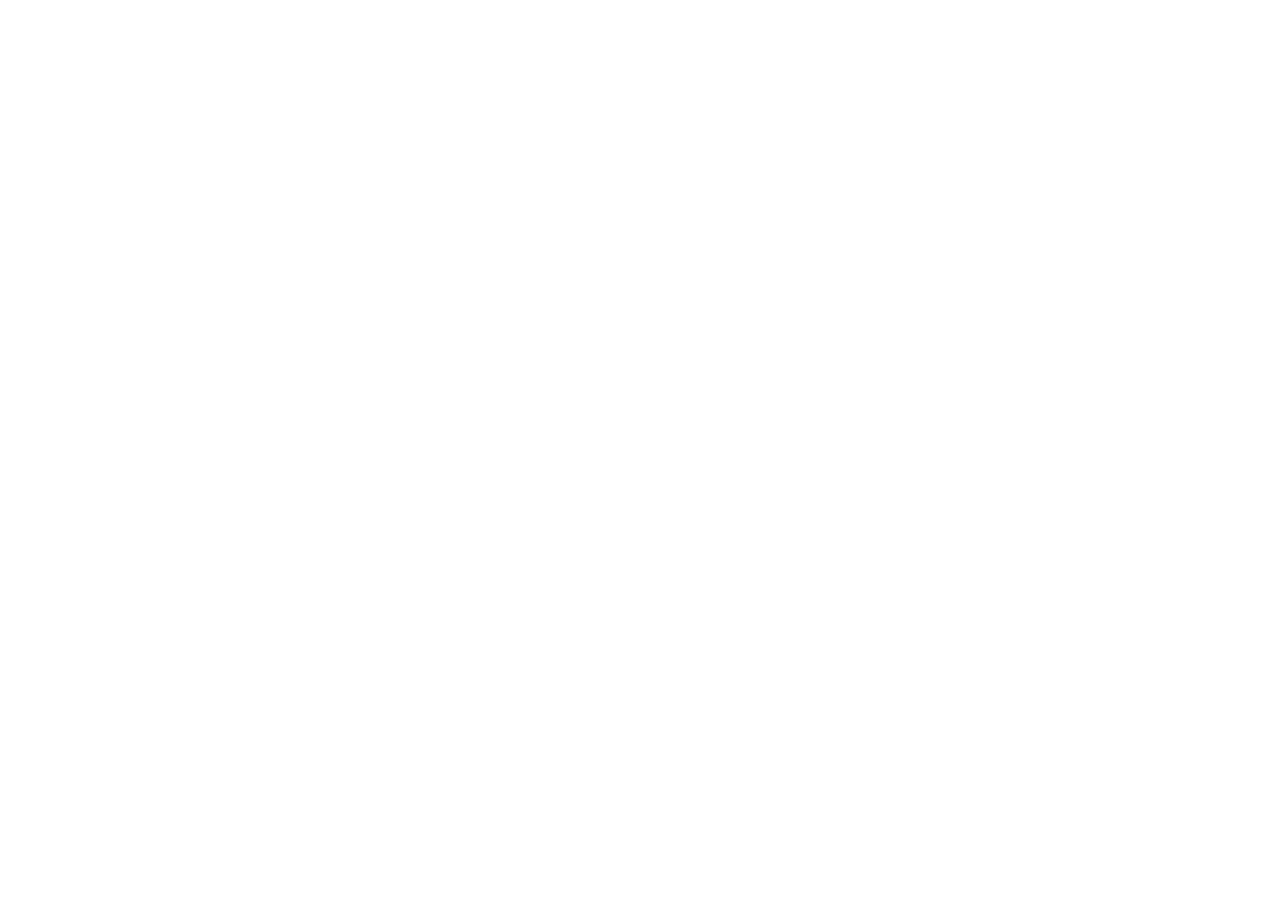
==== 2ndIndex.html @ 91438738 "1031MAR1" ====
﻿<!DOCTYPE html>
<html>
<head>
    <meta charset="utf-8" />
    <link rel="stylesheet" href="https://maxcdn.bootstrapcdn.com/bootstrap/4.0.0-beta.2/css/bootstrap.min.css" />
    <script src="https://code.jquery.com/jquery-3.2.1.slim.min.js"></script>
    <script src="https://cdnjs.cloudflare.com/ajax/libs/popper.js/1.12.3/umd/popper.min.js"></script>
    <script src="https://maxcdn.bootstrapcdn.com/bootstrap/4.0.0-beta.2/js/bootstrap.min.js"></script>
    <link href="StyleSheet.css" rel="stylesheet" />
    <title></title>
</head>
<body>

    <div class="row checkerrow1">
        <div class="col-4 checkercol1">

        </div>
        <div class="col-4 checkercol1">

        </div>
        <div class="col-4 checkercol1">

        </div>
    </div>

</body>
</html>
---- StyleSheet.css ----
﻿@media (max-width: 767px) {
    .navbar-toggleable-sm {
        clear: both;
    }
}

#firstpicture {
    background:url('images/Webp.net-resizeimage.jpg') no-repeat center center;
    height: 350px;
    text-align: center;
    color: white;
}

#secondpicture {
    background: url('images/Versilia.jpg') no-repeat  center center;

    height: 350px;
    width: 100%;
}

h1 {
    
}

#rowunderpics {
    height: 100px;
    background-color: #474e5d;
    color: white;
    text-align: center;
}



#thirdpicture {
    background-image: url('images/rsz_1italy-mountain-villa.jpg');
    background-size: cover;
    height: 200px;
    width: 100%;
}

#fourthpicture {
    background-image: url('images/rsz_1modern-villa.jpg');
    background-size: cover;
    height: 200px;
    width: 100%;
}

#fifthpicture {
    background-image: url('images/rsz_tuscany-grape-field-nature-51947 (1).jpg');
    background-size: cover;
    height: 200px;
    width: 100%;
}

#topleft {
    background:url('images/3b-348x348.jpg') no-repeat center center;
    background-size: cover;
    height: 300px;
    width: 100%;
}

#topright {
    background:url('images/42-348x348.jpg') no-repeat center center;
    height: 300px;
    width: 100%;
}

#topmiddle {
    text-align: center;
    width: 100%;
}


h4 {
    color: dimgray;
}

#bottomleft {

    background: url('images/Villa-Rucellai-Toscani-2812-2-348x348.jpg') no-repeat center center;
    background-size: cover;
    height: 300px;
    width: 300px;
}

#bottomright {
    background: url('images/Villa-Vanna-231-348x348.jpg') no-repeat center center;
    height: 300px;
    width: 300px;
}



/*Font-awesome integration*/
@import url("https://maxcdn.bootstrapcdn.com/font-awesome/4.7.0/css/font-awesome.min.css");
/*Google font integration*/
@import url('https://fonts.googleapis.com/css?family=Roboto');

#contact {
    background-color: #f1f1f1;
    font-family: 'Roboto', sans-serif;
}

    #contact .well {
        margin-top: 30px;
        border-radius: 0;
    }

    #contact .form-control {
        border-radius: 0;
        border: 2px solid #1e1e1e;
    }

    #contact button {
        border-radius: 0;
        border: 2px solid #1e1e1e;
    }

    #contact .row {
        margin-bottom: 30px;
    }

@media (max-width: 768px) {
    #contact iframe {
        margin-bottom: 15px;
    }
}


#contactleft{
    background:url('images/italymap.png') no-repeat center center;
    color:black;
    opacity:0.8;

}
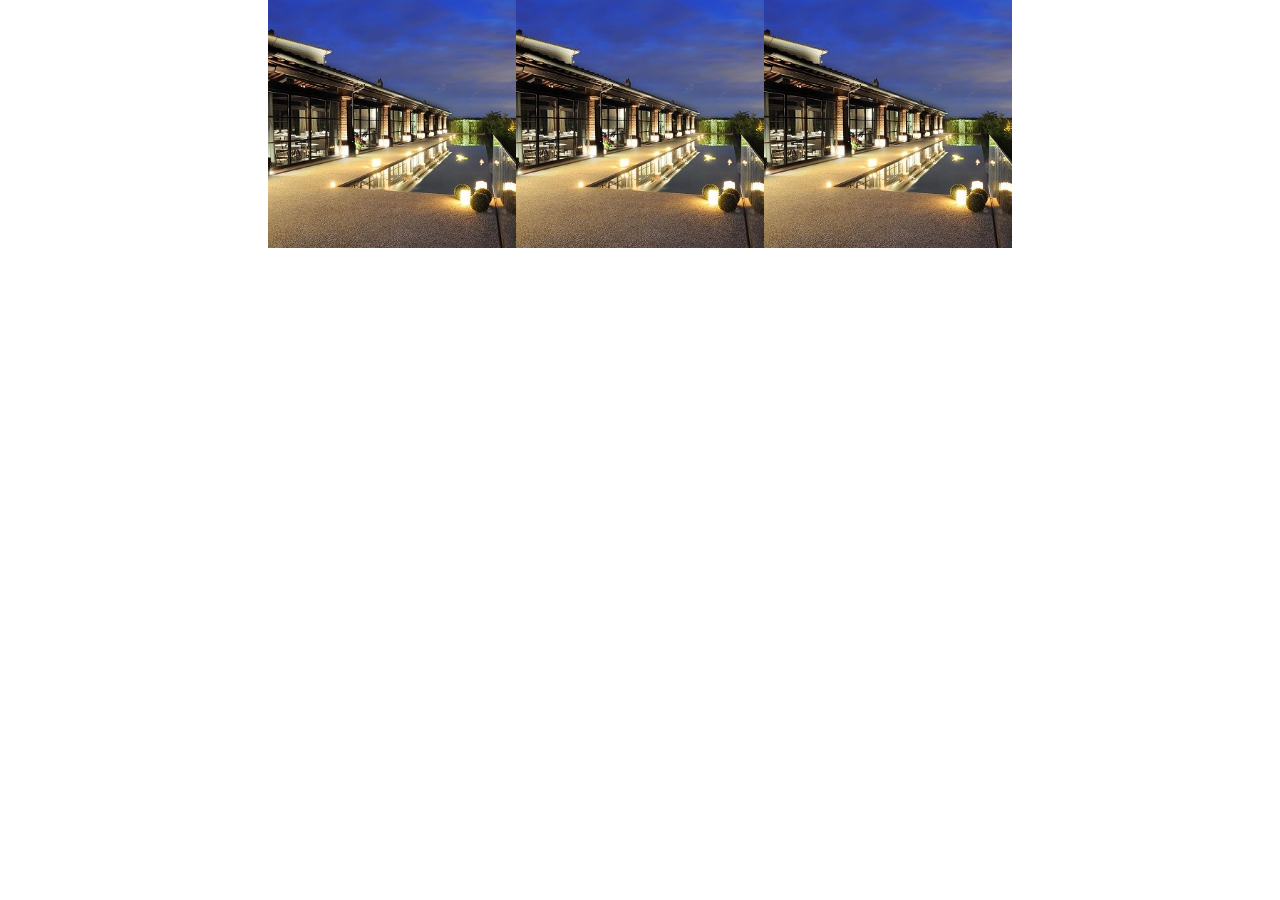
==== commit bd8d40f4: "1146mar1" ====
--- a/2ndIndex.html
+++ b/2ndIndex.html
@@ -6,21 +6,22 @@
     <script src="https://code.jquery.com/jquery-3.2.1.slim.min.js"></script>
     <script src="https://cdnjs.cloudflare.com/ajax/libs/popper.js/1.12.3/umd/popper.min.js"></script>
     <script src="https://maxcdn.bootstrapcdn.com/bootstrap/4.0.0-beta.2/js/bootstrap.min.js"></script>
-    <link href="StyleSheet.css" rel="stylesheet" />
+    <link href="StyleSheet2.css" rel="stylesheet" />
     <title></title>
 </head>
 <body>
 
-    <div class="row checkerrow1">
-        <div class="col-4 checkercol1">
+    <div class="row checkerrow">
+        <div class="col"></div>
+        <div class="col-4" id="pic1">
 
         </div>
-        <div class="col-4 checkercol1">
+        <div class="col-4" id="pic1">
 
         </div>
-        <div class="col-4 checkercol1">
-
+        <div class="col-4" id="pic1">
         </div>
+        <div class="col"></div>
     </div>
 
 </body>
--- a/StyleSheet2.css
+++ b/StyleSheet2.css
@@ -0,0 +1,7 @@
+﻿#pic1 {
+    background: url('images/3b-348x348.jpg') no-repeat center center;
+   background-size:cover;
+ max-width:248px;
+ height: 248px;
+    
+}
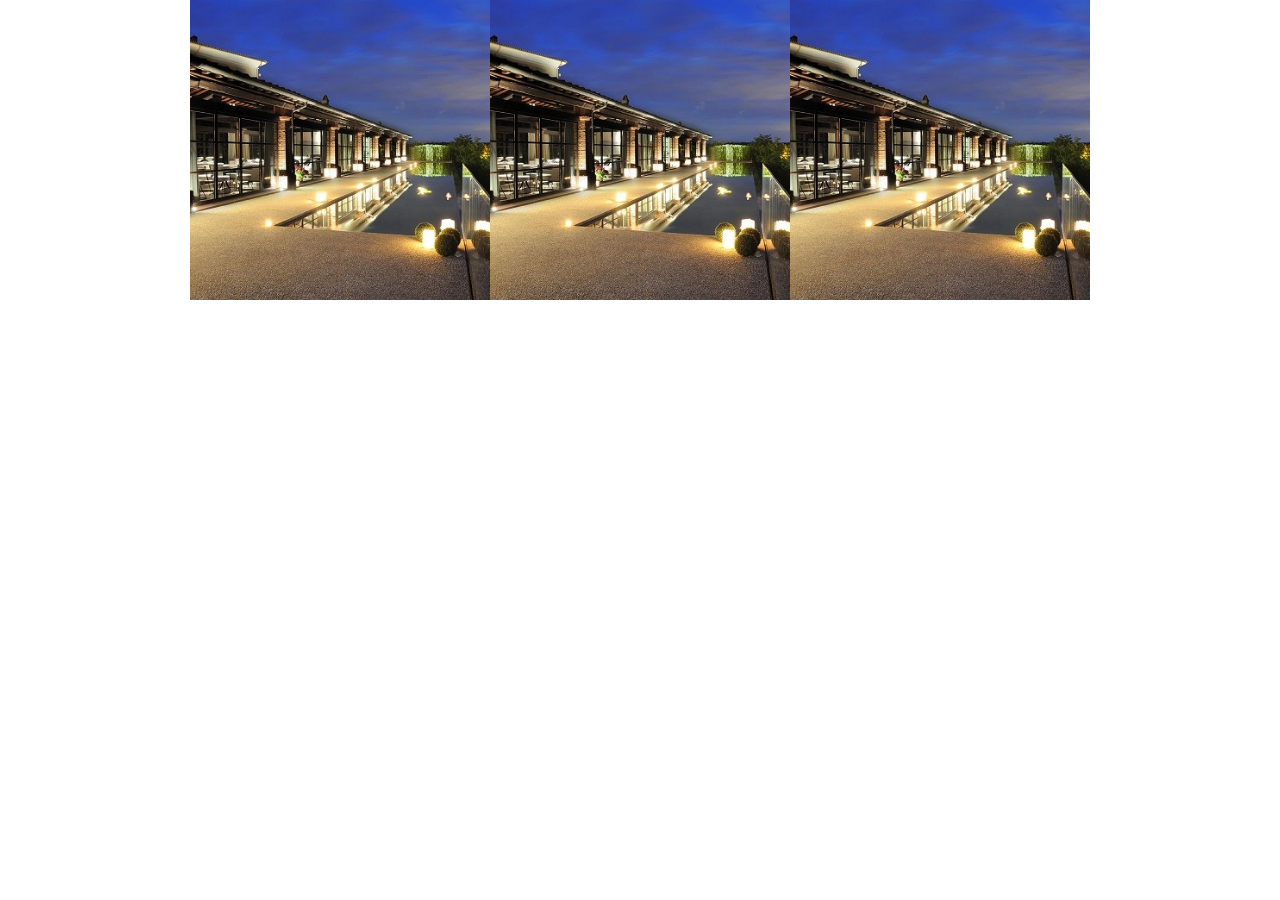
==== commit 585dd8f7: "113MAR1" ====
--- a/2ndIndex.html
+++ b/2ndIndex.html
@@ -11,18 +11,15 @@
 </head>
 <body>
 
-    <div class="row checkerrow">
-        <div class="col"></div>
-        <div class="col-4" id="pic1">
+    <div class="row" id="toprow">
 
+        <div class="col" id="pic1">
         </div>
-        <div class="col-4" id="pic1">
+        <div class="col" id="pic1">
+        </div>
+        <div class="col" id="pic1">
+        </div>
 
-        </div>
-        <div class="col-4" id="pic1">
-        </div>
-        <div class="col"></div>
     </div>
-
 </body>
 </html>--- a/StyleSheet2.css
+++ b/StyleSheet2.css
@@ -1,7 +1,13 @@
 ﻿#pic1 {
-    background: url('images/3b-348x348.jpg') no-repeat center center;
+    background-image: url('images/3b-348x348.jpg');
    background-size:cover;
- max-width:248px;
- height: 248px;
+ max-width:300px;
+ height: 300px;
     
 }
+
+#toprow{
+    display:flex;
+    justify-content:center;
+}
+
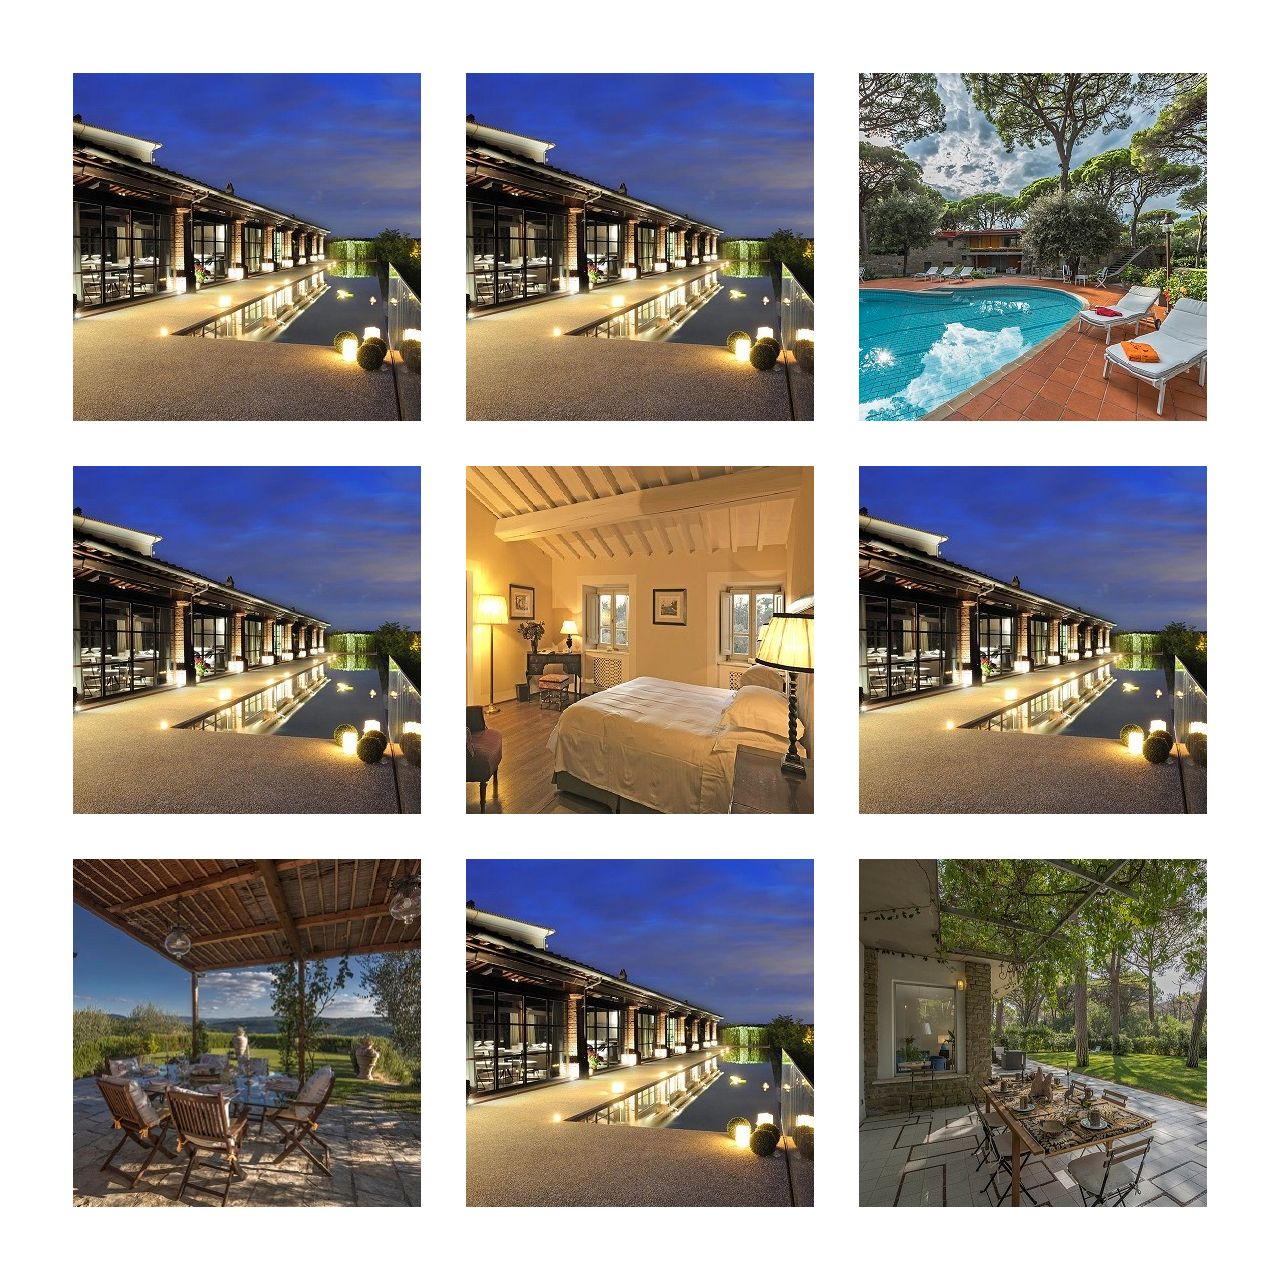
==== commit 52f5ed77: "2:05MAR1" ====
--- a/2ndIndex.html
+++ b/2ndIndex.html
@@ -11,15 +11,54 @@
 </head>
 <body>
 
-    <div class="row" id="toprow">
+    <div class="row spacerrow1">
+        <div class="col-12">
+            
+        </div>
+    </div>
+    <div class="row checkerrow">
 
-        <div class="col" id="pic1">
+        <div class="square" id="pic1">
+
         </div>
-        <div class="col" id="pic1">
+        <div class="square" id="pic1">
+
         </div>
-        <div class="col" id="pic1">
+        <div class="square" id="pic2">
+
         </div>
 
     </div>
+    <div class="row checkerrow">
+
+        <div class="square" id="pic1">
+
+        </div>
+        <div class="square" id="pic3">
+
+        </div>
+        <div class="square" id="pic1">
+
+        </div>
+
+    </div>
+    <div class="row checkerrow">
+
+        <div class="square" id="pic4">
+
+        </div>
+        <div class="square" id="pic1">
+
+        </div>
+        <div class="square" id="pic5">
+
+        </div>
+
+    </div>
+    <div class="row spacerrow1">
+        <div class="col-12">
+
+        </div>
+    </div>
 </body>
 </html>--- a/StyleSheet2.css
+++ b/StyleSheet2.css
@@ -1,13 +1,36 @@
-﻿#pic1 {
-    background-image: url('images/3b-348x348.jpg');
-   background-size:cover;
- max-width:300px;
- height: 300px;
+﻿.spacerrow1 {
+    height: 50px;
+}
+
+.square {
+    float: left;
+    position: relative;
+    width: 30%;
+    padding-bottom: 30%; /* = width for a 1:1 aspect ratio */
+    background-size: cover;
+}
+
+.checkerrow {
+    justify-content: center;
+}
+
+#pic1 {
+    background:url('images/3b-348x348.jpg')no-repeat center center;
     
 }
 
-#toprow{
-    display:flex;
-    justify-content:center;
+#pic2 {
+    background: url('images/42-348x348.jpg') no-repeat center center;
 }
 
+#pic3 {
+    background: url('images/314-348x348.jpg') no-repeat center center;
+}
+
+#pic4 {
+    background: url('images/Villa-Rucellai-Toscani-2812-2-348x348.jpg') no-repeat center center;
+}
+
+#pic5 {
+    background: url('images/Villa-Vanna-231-348x348.jpg') no-repeat center center;
+}
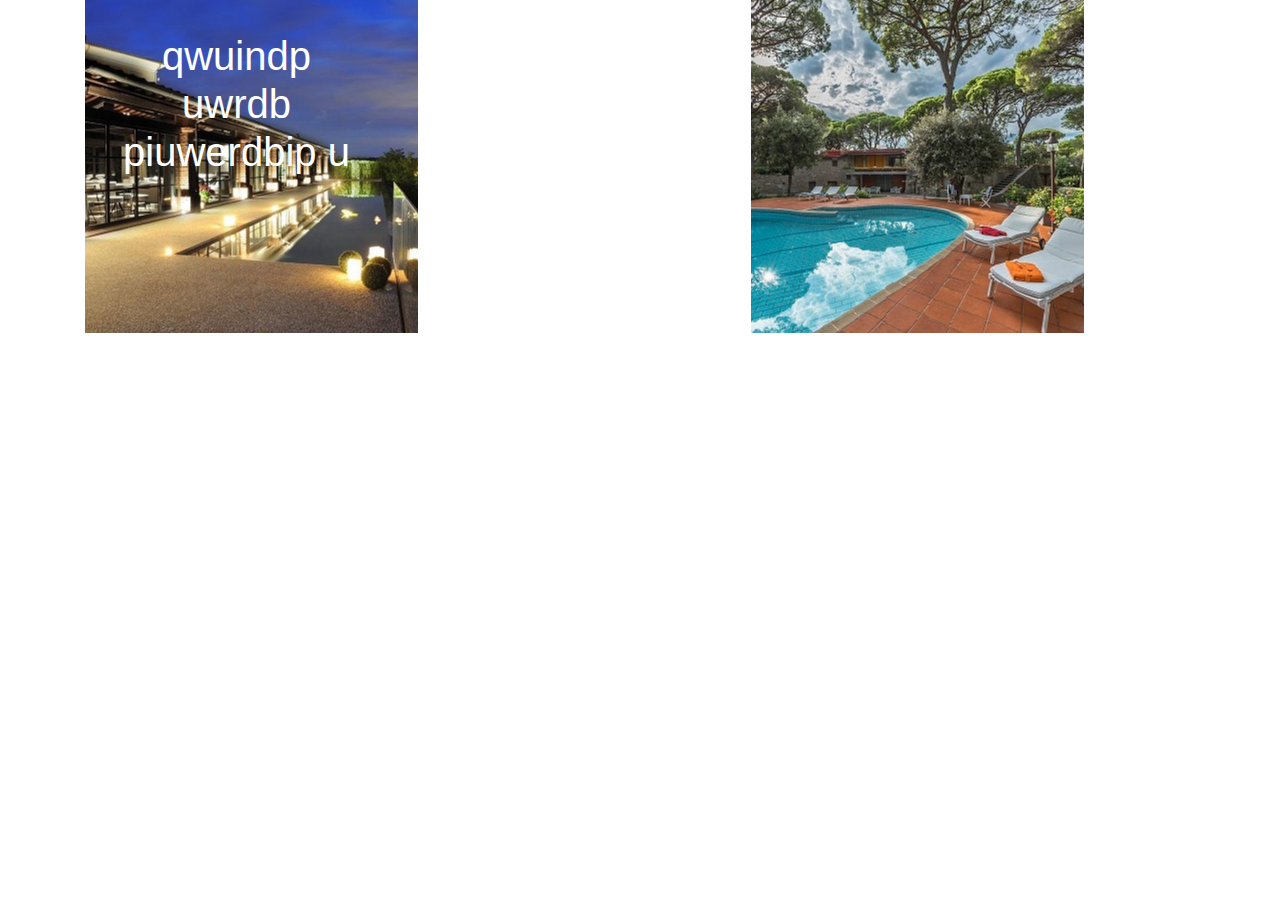
==== commit 2a14b6c9: "435mar1" ====
--- a/2ndIndex.html
+++ b/2ndIndex.html
@@ -10,55 +10,19 @@
     <title></title>
 </head>
 <body>
-
-    <div class="row spacerrow1">
-        <div class="col-12">
-            
+    <div class="container">
+   
+            <div class="square bg" id="pic1">
+                <div class="content1">
+                    
+                    <h1 class="content1"> qwuindp uwrdb   piuwerdbip  u</h1>
+                </div>
+            </div>
+            <div class="square">
+            </div>
+            <div class="square" id="pic2">
+            </div>
         </div>
-    </div>
-    <div class="row checkerrow">
-
-        <div class="square" id="pic1">
-
-        </div>
-        <div class="square" id="pic1">
-
-        </div>
-        <div class="square" id="pic2">
-
-        </div>
-
-    </div>
-    <div class="row checkerrow">
-
-        <div class="square" id="pic1">
-
-        </div>
-        <div class="square" id="pic3">
-
-        </div>
-        <div class="square" id="pic1">
-
-        </div>
-
-    </div>
-    <div class="row checkerrow">
-
-        <div class="square" id="pic4">
-
-        </div>
-        <div class="square" id="pic1">
-
-        </div>
-        <div class="square" id="pic5">
-
-        </div>
-
-    </div>
-    <div class="row spacerrow1">
-        <div class="col-12">
-
-        </div>
-    </div>
+       
 </body>
 </html>--- a/StyleSheet2.css
+++ b/StyleSheet2.css
@@ -1,6 +1,4 @@
-﻿.spacerrow1 {
-    height: 50px;
-}
+﻿
 
 .square {
     float: left;
@@ -10,14 +8,34 @@
     background-size: cover;
 }
 
-.checkerrow {
-    justify-content: center;
+
+
+#pic1{
+    background: url('images/3b-348x348.jpg') no-repeat center center;
+    
+}
+.content1 {
+    position: absolute;
+    height: 90%; /* = 100% - 2*5% padding */
+    width: 90%; /* = 100% - 2*5% padding */
+    padding: 5%;
+    text-align: center;
+}
+.rs {
+    width: auto;
+    height: auto;
+    max-height: 90%;
+    max-width: 100%;
+}
+/*  For responsive images as background */
+
+.bg {
+    background-position: center center;
+    background-repeat: no-repeat;
+    background-size: cover; /* you change this to "contain" if you don't want the images to be cropped */
+    color: #fff;
 }
 
-#pic1 {
-    background:url('images/3b-348x348.jpg')no-repeat center center;
-    
-}
 
 #pic2 {
     background: url('images/42-348x348.jpg') no-repeat center center;
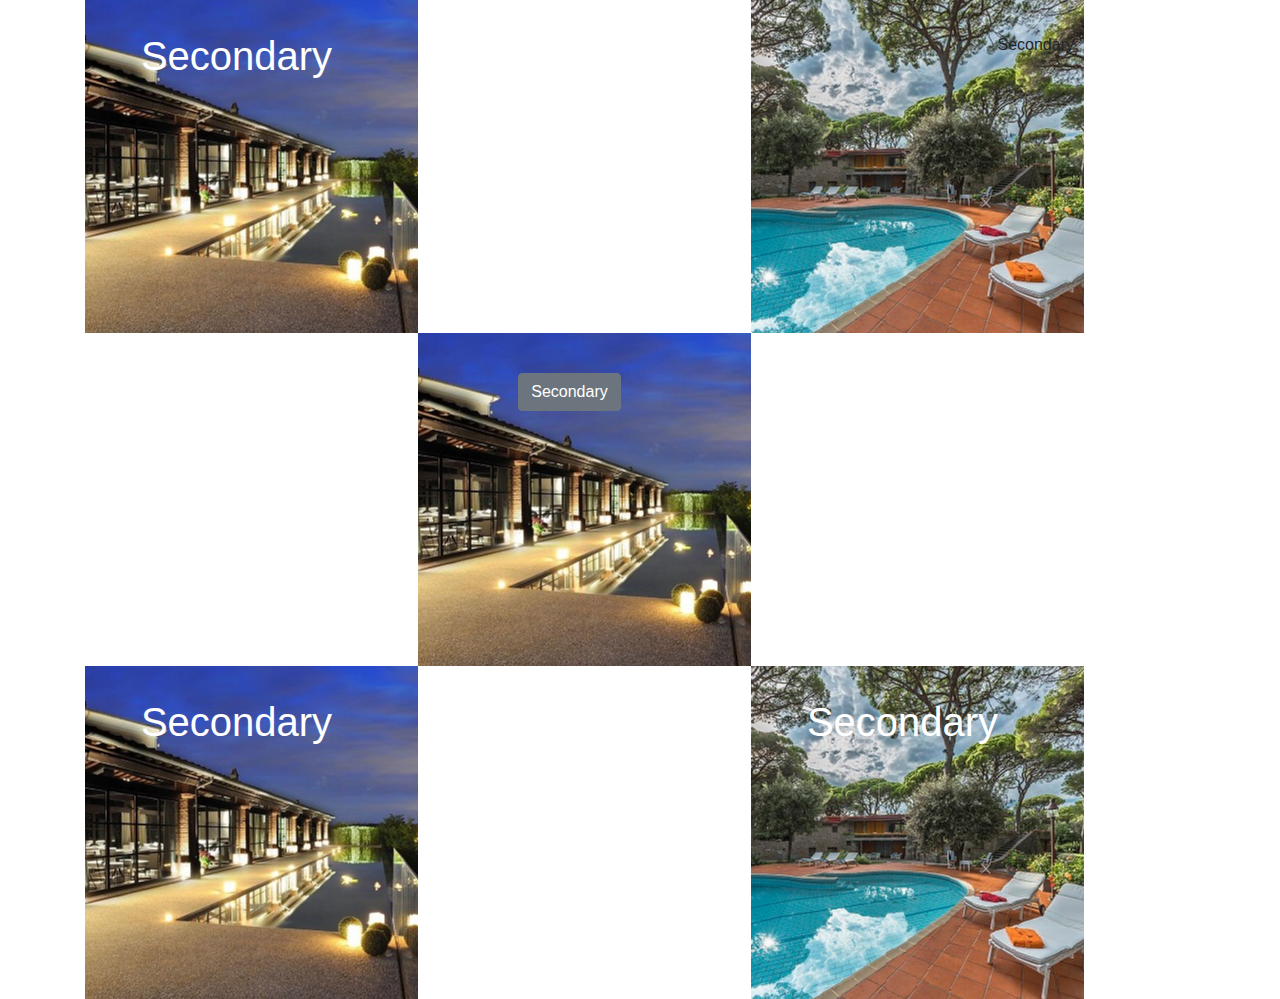
==== commit 64b21811: "1001mar2" ====
--- a/2ndIndex.html
+++ b/2ndIndex.html
@@ -11,18 +11,52 @@
 </head>
 <body>
     <div class="container">
-   
-            <div class="square bg" id="pic1">
-                <div class="content1">
-                    
-                    <h1 class="content1"> qwuindp uwrdb   piuwerdbip  u</h1>
-                </div>
-            </div>
-            <div class="square">
-            </div>
-            <div class="square" id="pic2">
+
+        <div class="square bg" id="pic1">
+            <div class="content1">
+
+               <h1 class="content1">Secondary</h1>
             </div>
         </div>
-       
+        <div class="square bg">
+        </div>
+        <div class="square bg" id="pic2">
+
+            <div class="content1">
+
+                <h1 class="content1 btn">Secondary</h1>
+            </div>
+        </div>
+
+
+        <div class="square bg">
+        </div>
+        <div class="square bg" id="pic1">
+            <div class="content1">
+
+                <h1 class="content1"> <button type="button" class="btn btn-secondary">Secondary</button> </h1>
+            </div>
+        </div>
+        <div class="square bg">
+        </div>
+
+
+
+        <div class="square bg" id="pic1">
+            <div class="content1">
+
+                <h1 class="content1">Secondary</h1>
+            </div>
+        </div>
+        <div class="square">
+        </div>
+        <div class="square bg" id="pic2">
+            <div class="content1">
+
+                <h1 class="content1">Secondary</h1>
+            </div>
+        </div>
+    </div>
+
 </body>
 </html>--- a/StyleSheet2.css
+++ b/StyleSheet2.css
@@ -1,6 +1,4 @@
-﻿
-
-.square {
+﻿.square {
     float: left;
     position: relative;
     width: 30%;
@@ -10,10 +8,10 @@
 
 
 
-#pic1{
+#pic1 {
     background: url('images/3b-348x348.jpg') no-repeat center center;
-    
 }
+
 .content1 {
     position: absolute;
     height: 90%; /* = 100% - 2*5% padding */
@@ -21,6 +19,7 @@
     padding: 5%;
     text-align: center;
 }
+
 .rs {
     width: auto;
     height: auto;
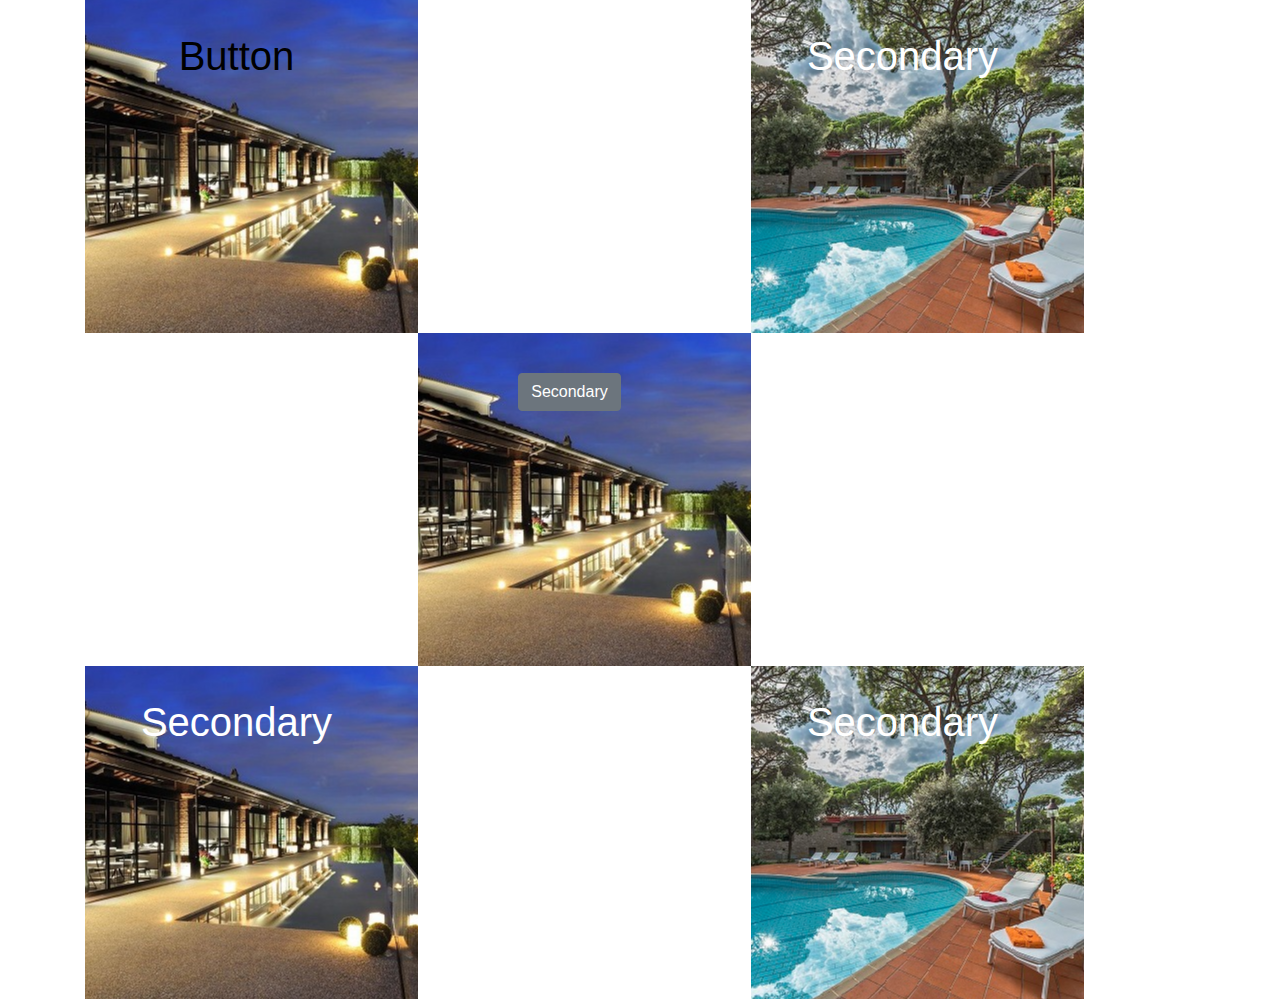
==== commit 8a065c09: "825mar5" ====
--- a/2ndIndex.html
+++ b/2ndIndex.html
@@ -15,7 +15,7 @@
         <div class="square bg" id="pic1">
             <div class="content1">
 
-               <h1 class="content1">Secondary</h1>
+               <h1 href="something" class="content 1  content1" style="color:black">Button</h1>
             </div>
         </div>
         <div class="square bg">
@@ -24,7 +24,7 @@
 
             <div class="content1">
 
-                <h1 class="content1 btn">Secondary</h1>
+                <h1 class="content1">Secondary</h1>
             </div>
         </div>
 
--- a/StyleSheet2.css
+++ b/StyleSheet2.css
@@ -51,3 +51,32 @@
 #pic5 {
     background: url('images/Villa-Vanna-231-348x348.jpg') no-repeat center center;
 }
+
+
+a.button1 {
+     display: inline-block;
+     padding: 0.35em 1.2em;
+     border: 0.1em solid #FFFFFF;
+     margin: 0 0.3em 0.3em 0;
+     border-radius: 0.12em;
+     box-sizing: border-box;
+     text-decoration: none;
+     font-family: 'Roboto',sans-serif;
+     font-weight: 300;
+     color: #FFFFFF;
+     text-align: center;
+     transition: all 0.2s;
+}
+
+    a.button1:hover {
+         color: #000000;
+         background-color: #FFFFFF;
+    }
+
+@media all and (max-width:30em) {
+     a.button1 {
+          display: block;
+          margin: 0.4em auto;
+         
+    }
+}